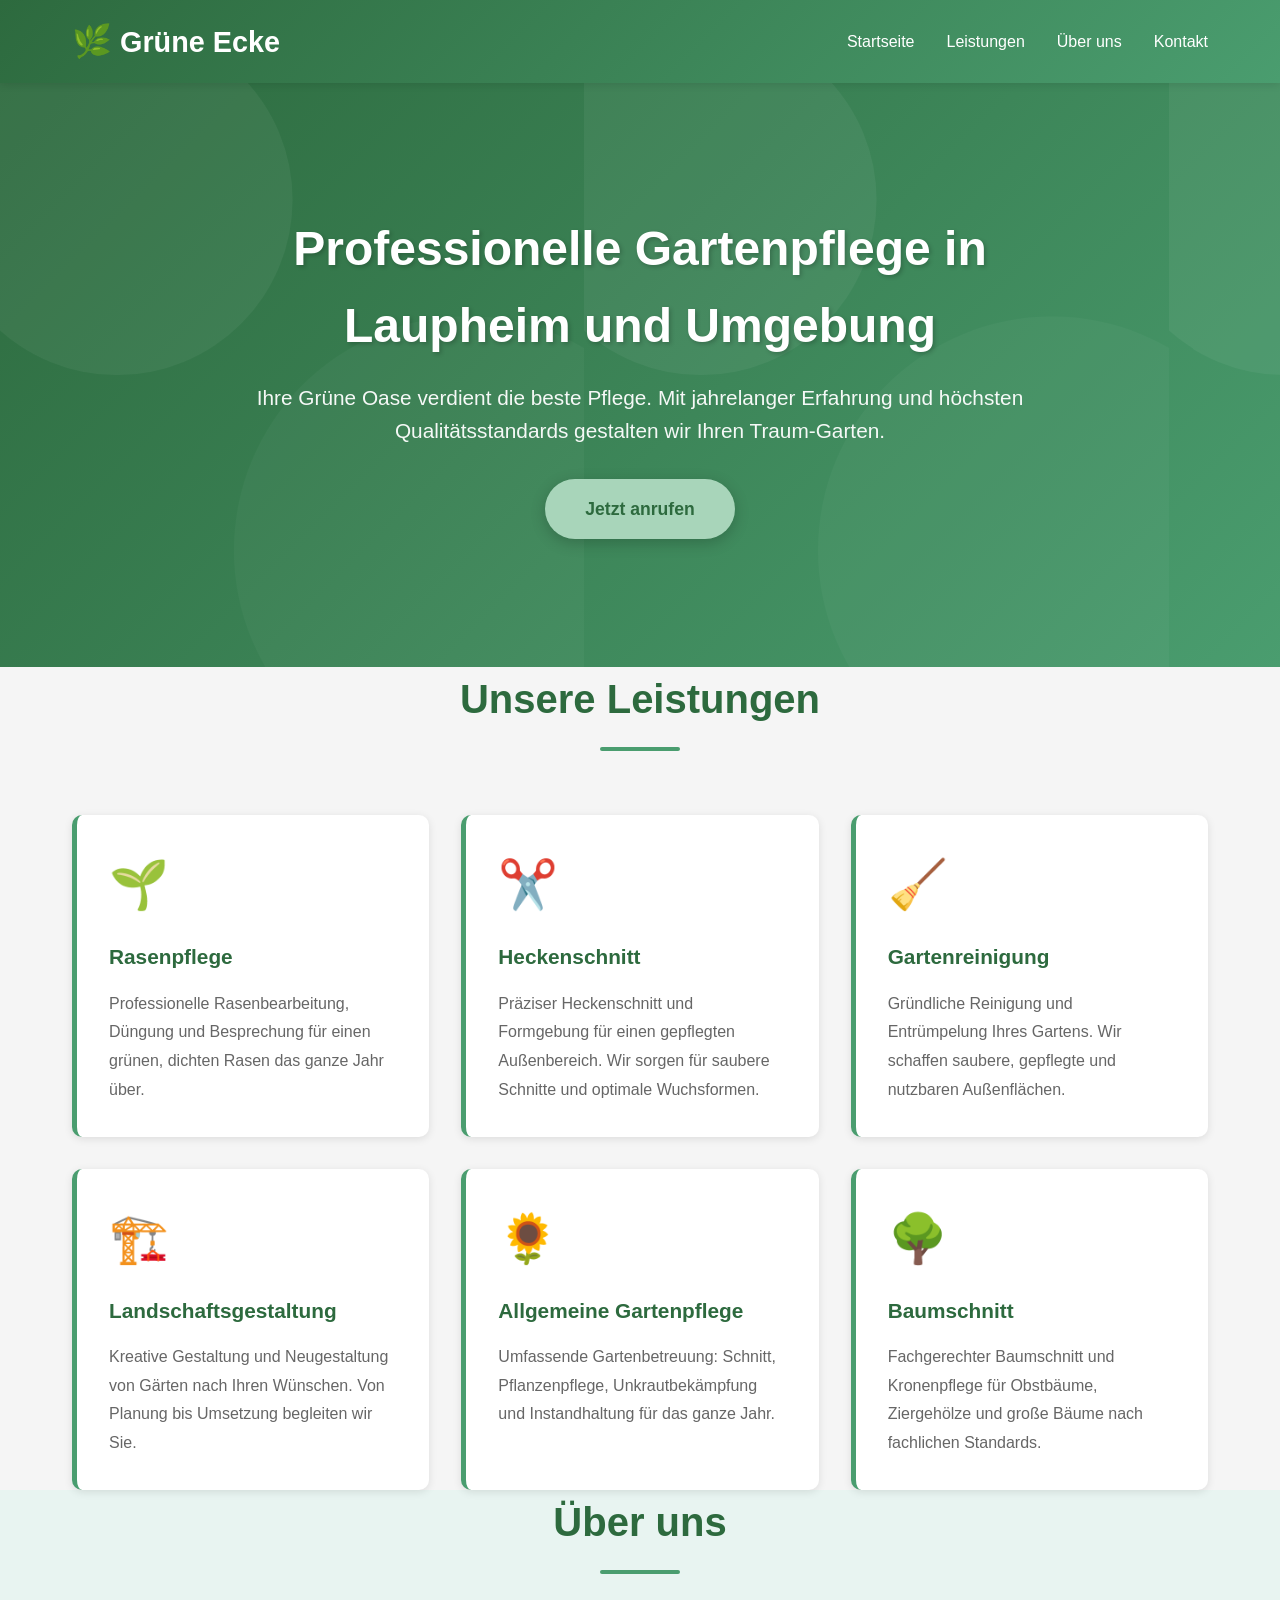
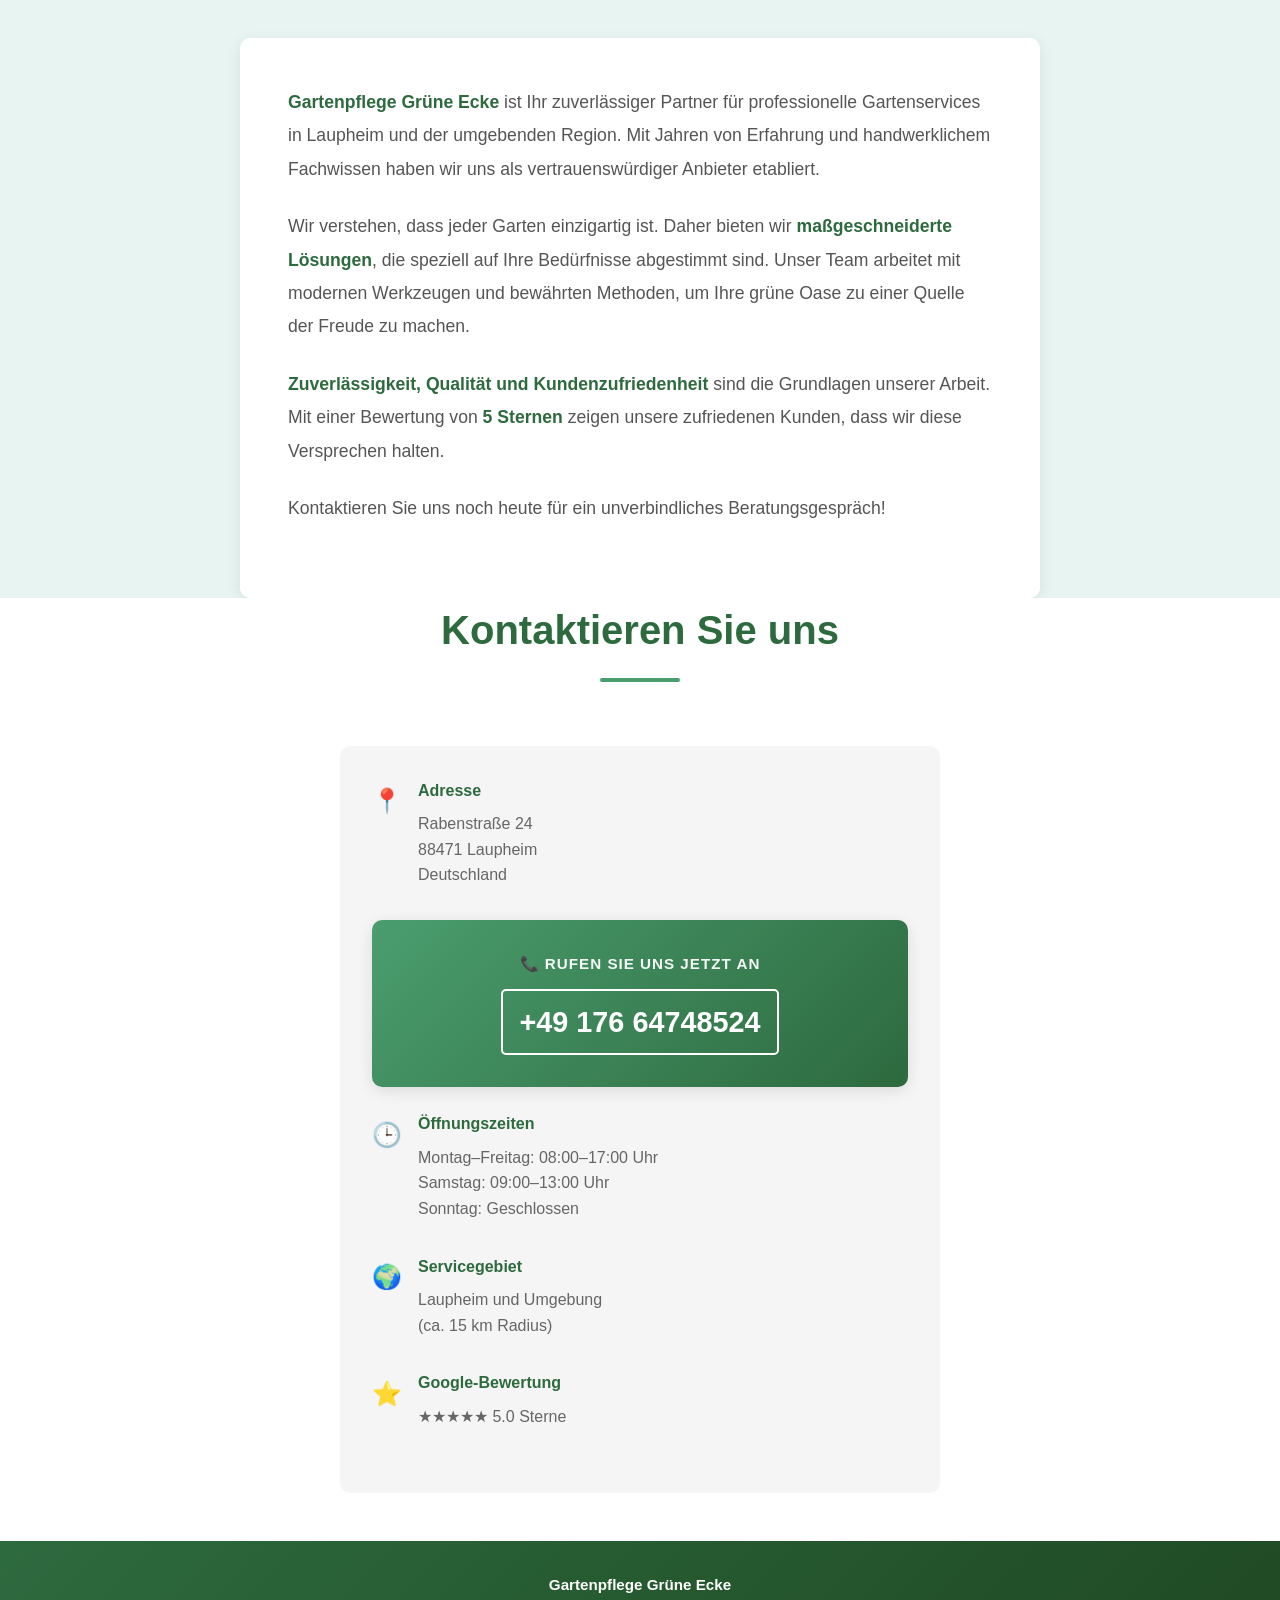
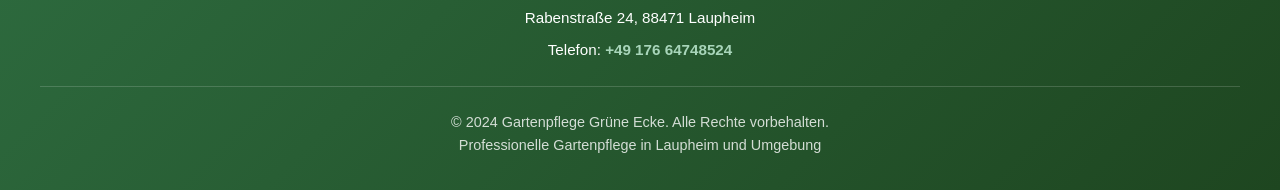
==== index.html @ b4f159b8 "Rename gruneecke.html to index.html" ====
<!doctype html>
<html lang="de">
  <head>
    <meta charset="UTF-8" />
    <meta name="viewport" content="width=device-width, initial-scale=1.0" />
    <title>
      Gartenpflege Grüne Ecke - Professionelle Gartenservices in Laupheim
    </title>

    <style>
      /* ========== CSS Reset und Basis-Styling ========== */
      * {
        margin: 0;
        padding: 0;
        box-sizing: border-box;
      }

      :root {
        /* Grüne Farbpalette */
        --primary-green: #2d6a3e;
        --secondary-green: #4a9d6f;
        --light-green: #a8d5ba;
        --pale-green: #e8f4f1;
        --accent-green: #1e4620;

        /* Zusätzliche Farben */
        --white: #ffffff;
        --dark-gray: #333333;
        --light-gray: #f5f5f5;
        --border-gray: #e0e0e0;
      }

      body {
        font-family: "Segoe UI", Tahoma, Geneva, Verdana, sans-serif;
        line-height: 1.6;
        color: var(--dark-gray);
        background-color: var(--white);
      }

      /* ========== Header und Navigation ========== */
      header {
        background: linear-gradient(
          135deg,
          var(--primary-green) 0%,
          var(--secondary-green) 100%
        );
        color: var(--white);
        padding: 1rem 0;
        position: sticky;
        top: 0;
        z-index: 1000;
        box-shadow: 0 2px 8px rgba(0, 0, 0, 0.1);
      }

      .header-container {
        max-width: 1200px;
        margin: 0 auto;
        padding: 0 2rem;
        display: flex;
        justify-content: space-between;
        align-items: center;
      }

      .logo {
        font-size: 1.8rem;
        font-weight: bold;
        display: flex;
        align-items: center;
        gap: 0.5rem;
      }

      .logo::before {
        content: "🌿";
        font-size: 2rem;
      }

      nav ul {
        list-style: none;
        display: flex;
        gap: 2rem;
      }

      nav a {
        color: var(--white);
        text-decoration: none;
        transition:
          color 0.3s ease,
          opacity 0.3s ease;
        font-weight: 500;
      }

      nav a:hover {
        color: var(--light-green);
        opacity: 0.9;
      }

      .menu-toggle {
        display: none;
        background: none;
        border: none;
        color: var(--white);
        font-size: 1.5rem;
        cursor: pointer;
      }

      /* ========== Hero Section ========== */
      .hero {
        background: linear-gradient(
          135deg,
          var(--primary-green) 0%,
          var(--secondary-green) 100%
        );
        color: var(--white);
        padding: 8rem 2rem;
        text-align: center;
        position: relative;
        overflow: hidden;
      }

      .hero::before {
        content: "";
        position: absolute;
        top: 0;
        left: 0;
        right: 0;
        bottom: 0;
        background: url('data:image/svg+xml,<svg xmlns="http://www.w3.org/2000/svg" viewBox="0 0 100 100"><circle cx="20" cy="20" r="30" fill="rgba(255,255,255,0.05)"/><circle cx="80" cy="80" r="40" fill="rgba(255,255,255,0.03)"/></svg>');
        animation: float 6s ease-in-out infinite;
      }

      @keyframes float {
        0%,
        100% {
          transform: translateY(0px);
        }
        50% {
          transform: translateY(-20px);
        }
      }

      .hero-content {
        position: relative;
        z-index: 1;
        max-width: 800px;
        margin: 0 auto;
        animation: fadeInDown 0.8s ease-out;
      }

      @keyframes fadeInDown {
        from {
          opacity: 0;
          transform: translateY(-30px);
        }
        to {
          opacity: 1;
          transform: translateY(0);
        }
      }

      .hero h1 {
        font-size: 3rem;
        margin-bottom: 1rem;
        font-weight: bold;
        text-shadow: 2px 2px 4px rgba(0, 0, 0, 0.2);
      }

      .hero p {
        font-size: 1.3rem;
        margin-bottom: 2rem;
        opacity: 0.95;
      }

      .cta-button {
        background-color: var(--light-green);
        color: var(--primary-green);
        padding: 1rem 2.5rem;
        font-size: 1.1rem;
        border: none;
        border-radius: 50px;
        cursor: pointer;
        font-weight: bold;
        transition: all 0.3s ease;
        display: inline-block;
        text-decoration: none;
        box-shadow: 0 4px 15px rgba(0, 0, 0, 0.2);
      }

      .cta-button:hover {
        background-color: var(--white);
        transform: translateY(-2px);
        box-shadow: 0 6px 20px rgba(0, 0, 0, 0.3);
      }

      .cta-button:active {
        transform: translateY(0);
      }

      /* ========== Allgemeiner Container ========== */
      .container {
        max-width: 1200px;
        margin: 0 auto;
        padding: 0 2rem;
      }

      .section {
        padding: 5rem 2rem;
      }

      .section-title {
        font-size: 2.5rem;
        text-align: center;
        margin-bottom: 3rem;
        color: var(--primary-green);
        position: relative;
        padding-bottom: 1rem;
      }

      .section-title::after {
        content: "";
        display: block;
        width: 80px;
        height: 4px;
        background-color: var(--secondary-green);
        margin: 1rem auto 0;
        border-radius: 2px;
      }

      /* ========== Services Section ========== */
      .services {
        background-color: var(--light-gray);
      }

      .services-grid {
        display: grid;
        grid-template-columns: repeat(auto-fit, minmax(280px, 1fr));
        gap: 2rem;
        margin-top: 3rem;
      }

      .service-card {
        background: var(--white);
        padding: 2rem;
        border-radius: 10px;
        box-shadow: 0 2px 8px rgba(0, 0, 0, 0.1);
        transition: all 0.3s ease;
        border-left: 5px solid var(--secondary-green);
      }

      .service-card:hover {
        transform: translateY(-5px);
        box-shadow: 0 8px 20px rgba(0, 0, 0, 0.15);
        border-left-color: var(--light-green);
      }

      .service-icon {
        font-size: 3rem;
        margin-bottom: 1rem;
      }

      .service-card h3 {
        color: var(--primary-green);
        margin-bottom: 1rem;
        font-size: 1.3rem;
      }

      .service-card p {
        color: #666;
        line-height: 1.8;
      }

      /* ========== About Section ========== */
      .about {
        background-color: var(--pale-green);
      }

      .about-content {
        max-width: 800px;
        margin: 0 auto;
        background: var(--white);
        padding: 3rem;
        border-radius: 10px;
        box-shadow: 0 4px 15px rgba(0, 0, 0, 0.08);
      }

      .about-content p {
        font-size: 1.1rem;
        line-height: 1.9;
        color: #555;
        margin-bottom: 1.5rem;
      }

      .about-content strong {
        color: var(--primary-green);
      }

      /* ========== Contact Section ========== */
      .contact {
        background-color: var(--white);
      }

      .contact-wrapper {
        display: grid;
        grid-template-columns: 1fr;
        gap: 3rem;
        margin-top: 3rem;
        max-width: 600px;
        margin-left: auto;
        margin-right: auto;
      }
      .contact-info {
        background-color: var(--light-gray);
        padding: 2rem;
        border-radius: 10px;
      }

      .contact-item {
        margin-bottom: 2rem;
        display: flex;
        align-items: flex-start;
        gap: 1rem;
      }

      .contact-icon {
        font-size: 1.5rem;
        color: var(--secondary-green);
        margin-top: 0.3rem;
      }

      .contact-text h4 {
        color: var(--primary-green);
        margin-bottom: 0.5rem;
      }

      .contact-text p {
        color: #666;
      }

      .phone-link {
        color: var(--secondary-green);
        text-decoration: none;
        font-weight: bold;
        transition: color 0.3s ease;
      }

      .phone-link:hover {
        color: var(--primary-green);
      }

      /* ========== Phone Highlight ========== */
      .phone-highlight {
        background: linear-gradient(
          135deg,
          var(--secondary-green) 0%,
          var(--primary-green) 100%
        );
        color: var(--white);
        padding: 2rem 1.5rem;
        border-radius: 10px;
        text-align: center;
        margin: 1.5rem 0;
        box-shadow: 0 4px 15px rgba(0, 0, 0, 0.1);
      }

      .phone-highlight h3 {
        font-size: 0.95rem;
        opacity: 0.95;
        margin-bottom: 0.8rem;
        text-transform: uppercase;
        letter-spacing: 1px;
      }

      .phone-highlight a {
        display: inline-block;
        font-size: 1.8rem;
        font-weight: bold;
        color: var(--white);
        text-decoration: none;
        padding: 0.5rem 1rem;
        border-radius: 5px;
        transition: all 0.3s ease;
        border: 2px solid var(--white);
      }

      .phone-highlight a:hover {
        background-color: rgba(255, 255, 255, 0.2);
        transform: scale(1.05);
      }

      /* ========== Footer ========== */
      footer {
        background: linear-gradient(
          135deg,
          var(--primary-green) 0%,
          var(--accent-green) 100%
        );
        color: var(--white);
        text-align: center;
        padding: 2rem;
        margin-top: 3rem;
      }

      .footer-content {
        max-width: 1200px;
        margin: 0 auto;
      }

      .footer-contact {
        margin-bottom: 1.5rem;
        font-size: 0.95rem;
      }

      .footer-contact p {
        margin-bottom: 0.5rem;
      }

      .footer-copyright {
        border-top: 1px solid rgba(255, 255, 255, 0.2);
        padding-top: 1.5rem;
        opacity: 0.8;
        font-size: 0.9rem;
      }

      /* ========== Responsive Design ========== */
      @media (max-width: 768px) {
        .phone-highlight a {
          font-size: 1.5rem;
        }

        nav ul {
          display: none;
          flex-direction: column;
          gap: 1rem;
          background: var(--accent-green);
          padding: 1rem;
          position: absolute;
          top: 60px;
          left: 0;
          right: 0;
        }

        nav ul.active {
          display: flex;
        }

        .menu-toggle {
          display: block;
        }

        .hero h1 {
          font-size: 2rem;
        }

        .hero p {
          font-size: 1rem;
        }

        .hero {
          padding: 4rem 2rem;
        }

        .section-title {
          font-size: 2rem;
        }

        .services-grid {
          grid-template-columns: 1fr;
        }

        .section {
          padding: 3rem 2rem;
        }
      }

      @media (max-width: 480px) {
        .header-container {
          padding: 0 1rem;
        }

        .logo {
          font-size: 1.3rem;
        }

        .hero h1 {
          font-size: 1.5rem;
        }

        .hero {
          padding: 3rem 1rem;
        }

        .section {
          padding: 2rem 1rem;
        }

        .about-content {
          padding: 1.5rem;
        }

        .cta-button {
          padding: 0.8rem 1.5rem;
          font-size: 1rem;
        }
      }
    </style>
  </head>
  <body>
    <!-- ========== Header mit Navigation ========== -->
    <header>
      <div class="header-container">
        <div class="logo">Grüne Ecke</div>
        <nav>
          <button class="menu-toggle" id="menuToggle">☰</button>
          <ul id="navMenu">
            <li><a href="#startseite">Startseite</a></li>
            <li><a href="#leistungen">Leistungen</a></li>
            <li><a href="#uber-uns">Über uns</a></li>
            <li><a href="#kontakt">Kontakt</a></li>
          </ul>
        </nav>
      </div>
    </header>

    <!-- ========== Hero Section ========== -->
    <section class="hero" id="startseite">
      <div class="hero-content">
        <h1>Professionelle Gartenpflege in Laupheim und Umgebung</h1>
        <p>
          Ihre Grüne Oase verdient die beste Pflege. Mit jahrelanger Erfahrung
          und höchsten Qualitätsstandards gestalten wir Ihren Traum-Garten.
        </p>
        <a href="tel:+491766474852" class="cta-button">Jetzt anrufen</a>
      </div>
    </section>

    <!-- ========== Services / Leistungen ========== -->
    <section class="services" id="leistungen">
      <div class="container">
        <h2 class="section-title">Unsere Leistungen</h2>
        <div class="services-grid">
          <!-- Service 1: Rasenpflege -->
          <div class="service-card">
            <div class="service-icon">🌱</div>
            <h3>Rasenpflege</h3>
            <p>
              Professionelle Rasenbearbeitung, Düngung und Besprechung für einen
              grünen, dichten Rasen das ganze Jahr über.
            </p>
          </div>

          <!-- Service 2: Heckenschnitt -->
          <div class="service-card">
            <div class="service-icon">✂️</div>
            <h3>Heckenschnitt</h3>
            <p>
              Präziser Heckenschnitt und Formgebung für einen gepflegten
              Außenbereich. Wir sorgen für saubere Schnitte und optimale
              Wuchsformen.
            </p>
          </div>

          <!-- Service 3: Gartenreinigung -->
          <div class="service-card">
            <div class="service-icon">🧹</div>
            <h3>Gartenreinigung</h3>
            <p>
              Gründliche Reinigung und Entrümpelung Ihres Gartens. Wir schaffen
              saubere, gepflegte und nutzbaren Außenflächen.
            </p>
          </div>

          <!-- Service 4: Landschaftsgestaltung -->
          <div class="service-card">
            <div class="service-icon">🏗️</div>
            <h3>Landschaftsgestaltung</h3>
            <p>
              Kreative Gestaltung und Neugestaltung von Gärten nach Ihren
              Wünschen. Von Planung bis Umsetzung begleiten wir Sie.
            </p>
          </div>

          <!-- Service 5: Allgemeine Gartenpflege -->
          <div class="service-card">
            <div class="service-icon">🌻</div>
            <h3>Allgemeine Gartenpflege</h3>
            <p>
              Umfassende Gartenbetreuung: Schnitt, Pflanzenpflege,
              Unkrautbekämpfung und Instandhaltung für das ganze Jahr.
            </p>
          </div>

          <!-- Zusätzlicher Service -->
          <div class="service-card">
            <div class="service-icon">🌳</div>
            <h3>Baumschnitt</h3>
            <p>
              Fachgerechter Baumschnitt und Kronenpflege für Obstbäume,
              Ziergehölze und große Bäume nach fachlichen Standards.
            </p>
          </div>
        </div>
      </div>
    </section>

    <!-- ========== About / Über uns ========== -->
    <section class="about" id="uber-uns">
      <div class="container">
        <h2 class="section-title">Über uns</h2>
        <div class="about-content">
          <p>
            <strong>Gartenpflege Grüne Ecke</strong> ist Ihr zuverlässiger
            Partner für professionelle Gartenservices in Laupheim und der
            umgebenden Region. Mit Jahren von Erfahrung und handwerklichem
            Fachwissen haben wir uns als vertrauenswürdiger Anbieter etabliert.
          </p>
          <p>
            Wir verstehen, dass jeder Garten einzigartig ist. Daher bieten wir
            <strong>maßgeschneiderte Lösungen</strong>, die speziell auf Ihre
            Bedürfnisse abgestimmt sind. Unser Team arbeitet mit modernen
            Werkzeugen und bewährten Methoden, um Ihre grüne Oase zu einer
            Quelle der Freude zu machen.
          </p>
          <p>
            <strong>Zuverlässigkeit, Qualität und Kundenzufriedenheit</strong>
            sind die Grundlagen unserer Arbeit. Mit einer Bewertung von
            <strong>5 Sternen</strong> zeigen unsere zufriedenen Kunden, dass
            wir diese Versprechen halten.
          </p>
          <p>
            Kontaktieren Sie uns noch heute für ein unverbindliches
            Beratungsgespräch!
          </p>
        </div>
      </div>
    </section>

    <!-- ========== Contact / Kontakt ========== -->
    <section class="contact" id="kontakt">
      <div class="container">
        <h2 class="section-title">Kontaktieren Sie uns</h2>
        <div class="contact-wrapper">
          <!-- Kontaktinformationen -->
          <div class="contact-info">
            <div class="contact-item">
              <div class="contact-icon">📍</div>
              <div class="contact-text">
                <h4>Adresse</h4>
                <p>Rabenstraße 24<br />88471 Laupheim<br />Deutschland</p>
              </div>
            </div>

            <div class="phone-highlight">
              <h3>📞 Rufen Sie uns jetzt an</h3>
              <a href="tel:+491766474852">+49 176 64748524</a>
            </div>

            <div class="contact-item">
              <div class="contact-icon">🕒</div>
              <div class="contact-text">
                <h4>Öffnungszeiten</h4>
                <p>
                  Montag–Freitag: 08:00–17:00 Uhr<br />Samstag: 09:00–13:00
                  Uhr<br />Sonntag: Geschlossen
                </p>
              </div>
            </div>

            <div class="contact-item">
              <div class="contact-icon">🌍</div>
              <div class="contact-text">
                <h4>Servicegebiet</h4>
                <p>Laupheim und Umgebung<br />(ca. 15 km Radius)</p>
              </div>
            </div>

            <div class="contact-item">
              <div class="contact-icon">⭐</div>
              <div class="contact-text">
                <h4>Google-Bewertung</h4>
                <p>★★★★★ 5.0 Sterne</p>
              </div>
            </div>
          </div>
        </div>
      </div>
    </section>

    <!-- ========== Footer ========== -->
    <footer>
      <div class="footer-content">
        <div class="footer-contact">
          <p><strong>Gartenpflege Grüne Ecke</strong></p>
          <p>Rabenstraße 24, 88471 Laupheim</p>
          <p>
            Telefon:
            <a
              href="tel:+491766474852"
              class="phone-link"
              style="color: var(--light-green)"
              >+49 176 64748524</a
            >
          </p>
        </div>
        <div class="footer-copyright">
          <p>&copy; 2024 Gartenpflege Grüne Ecke. Alle Rechte vorbehalten.</p>
          <p>Professionelle Gartenpflege in Laupheim und Umgebung</p>
        </div>
      </div>
    </footer>

    <script>
      /* ========== Mobile Menu Toggle ========== */
      const menuToggle = document.getElementById("menuToggle");
      const navMenu = document.getElementById("navMenu");

      menuToggle.addEventListener("click", function () {
        navMenu.classList.toggle("active");
      });

      // Menu ausblenden, wenn ein Link geklickt wird
      const navLinks = navMenu.querySelectorAll("a");
      navLinks.forEach((link) => {
        link.addEventListener("click", function () {
          navMenu.classList.remove("active");
        });
      });

      /* ========== Smooth Scrolling für Navigationslinks ========== */
      document.querySelectorAll('a[href^="#"]').forEach((anchor) => {
        anchor.addEventListener("click", function (e) {
          e.preventDefault();
          const target = document.querySelector(this.getAttribute("href"));
          if (target) {
            target.scrollIntoView({
              behavior: "smooth",
              block: "start",
            });
          }
        });
      });

      /* ========== CTA Button Functionality ========== */
      document
        .querySelector(".cta-button")
        .addEventListener("click", function (e) {
          // Link führt direkt zu Telefon, aber wir können auch Analytics hinzufügen
          console.log("CTA Button clicked - Calling: +49 176 64748524");
        });
    </script>
  </body>
</html>
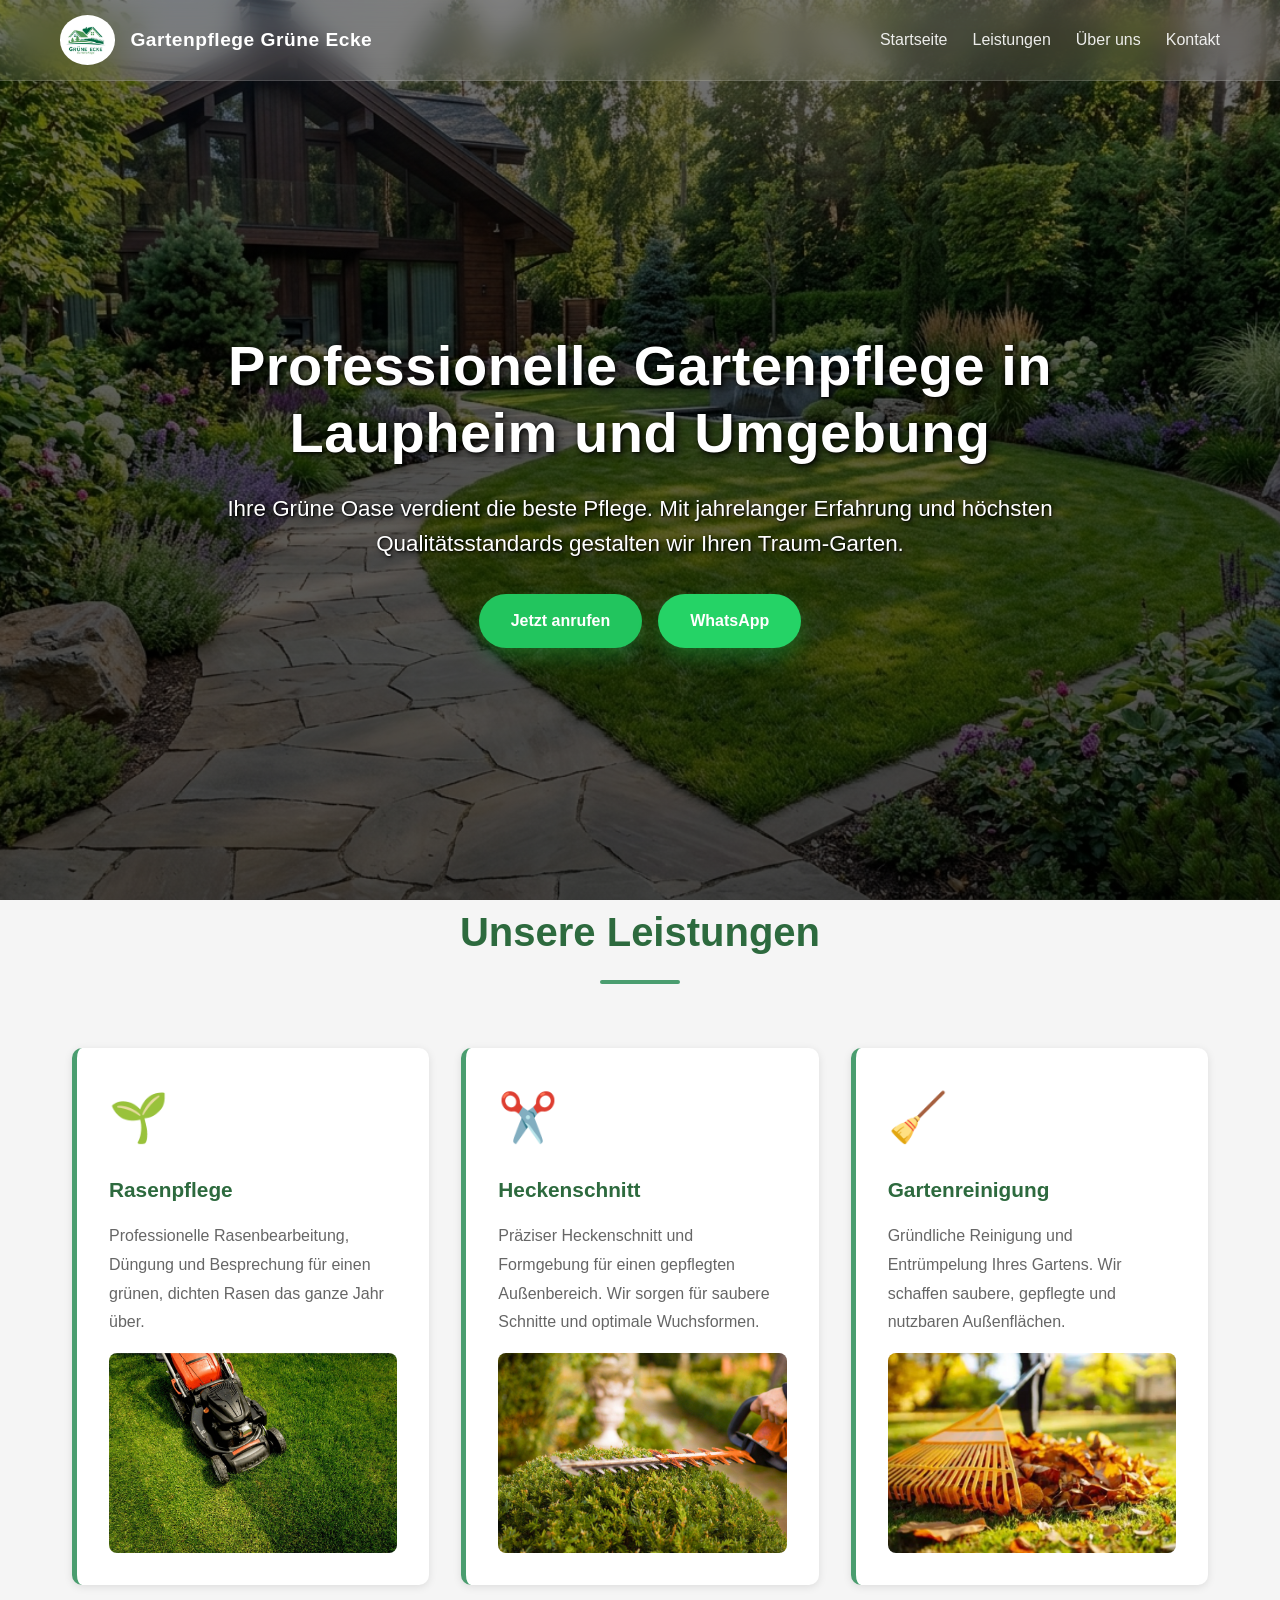
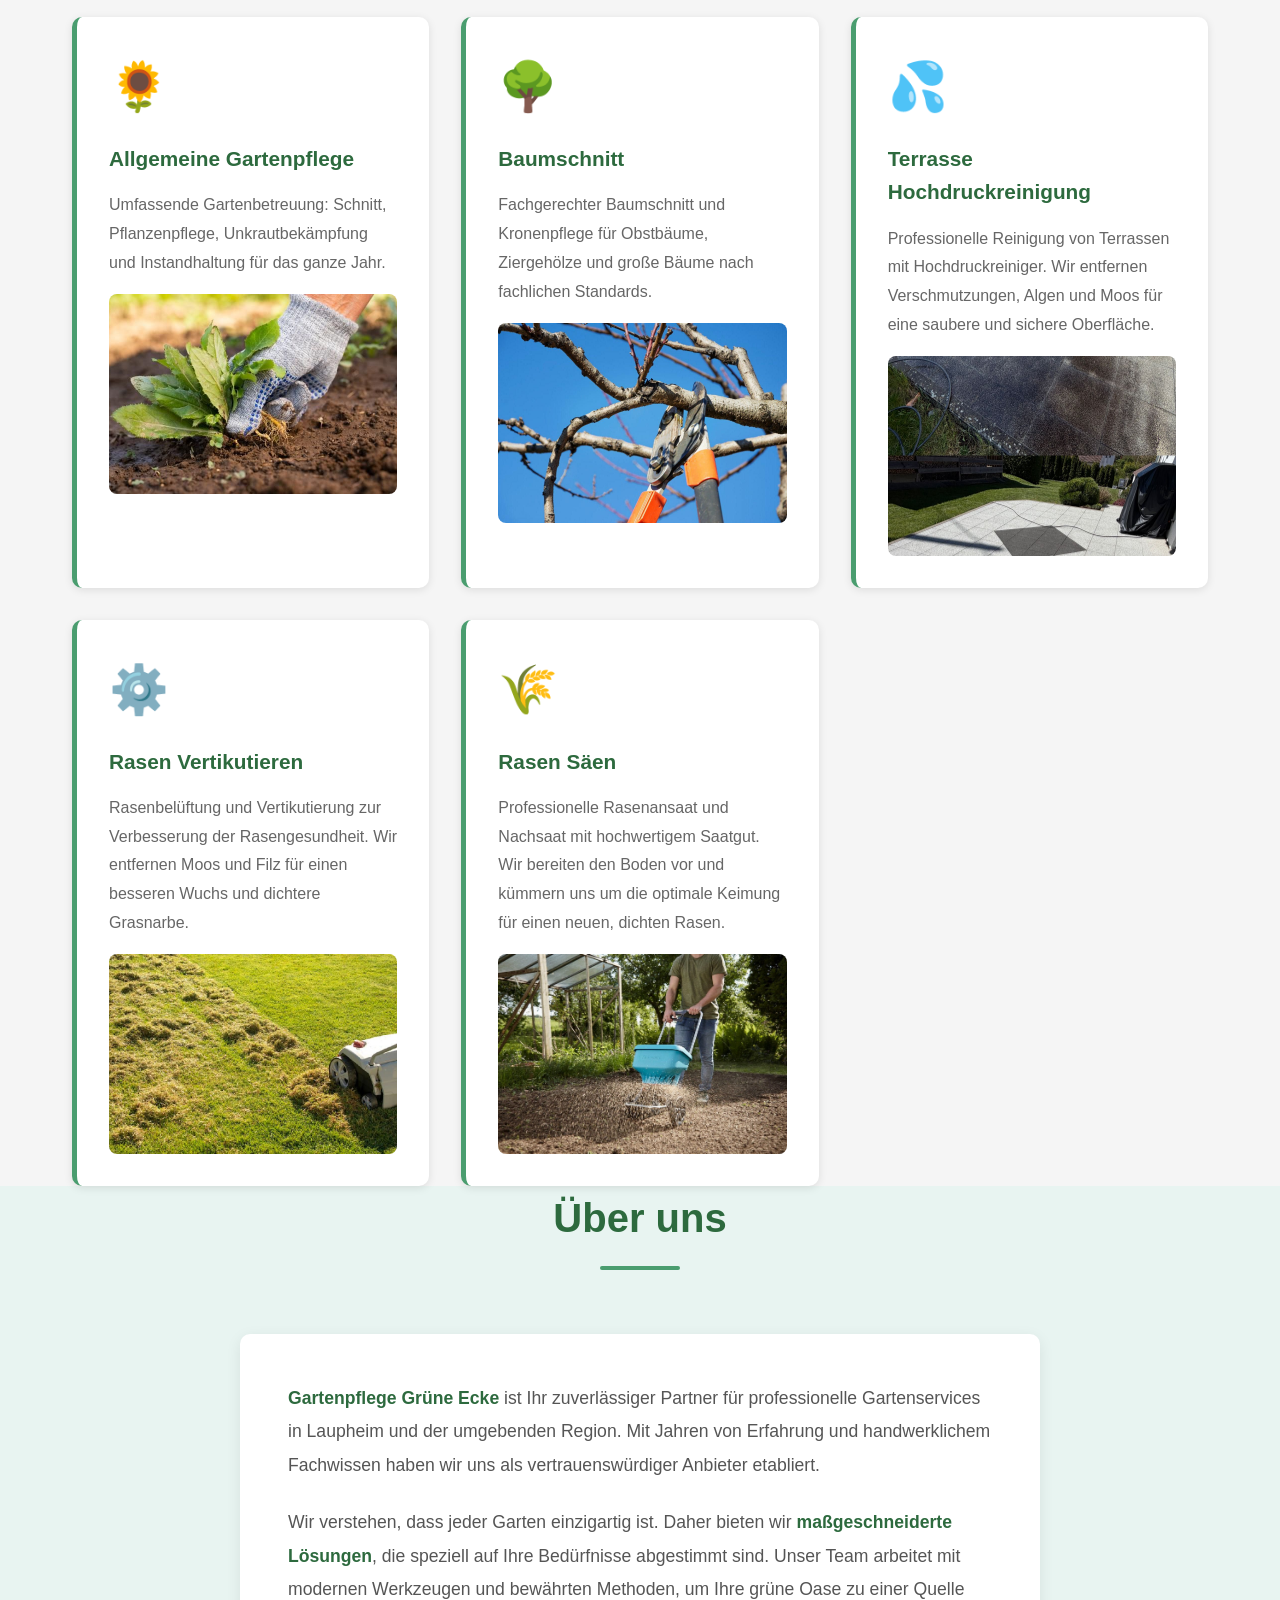
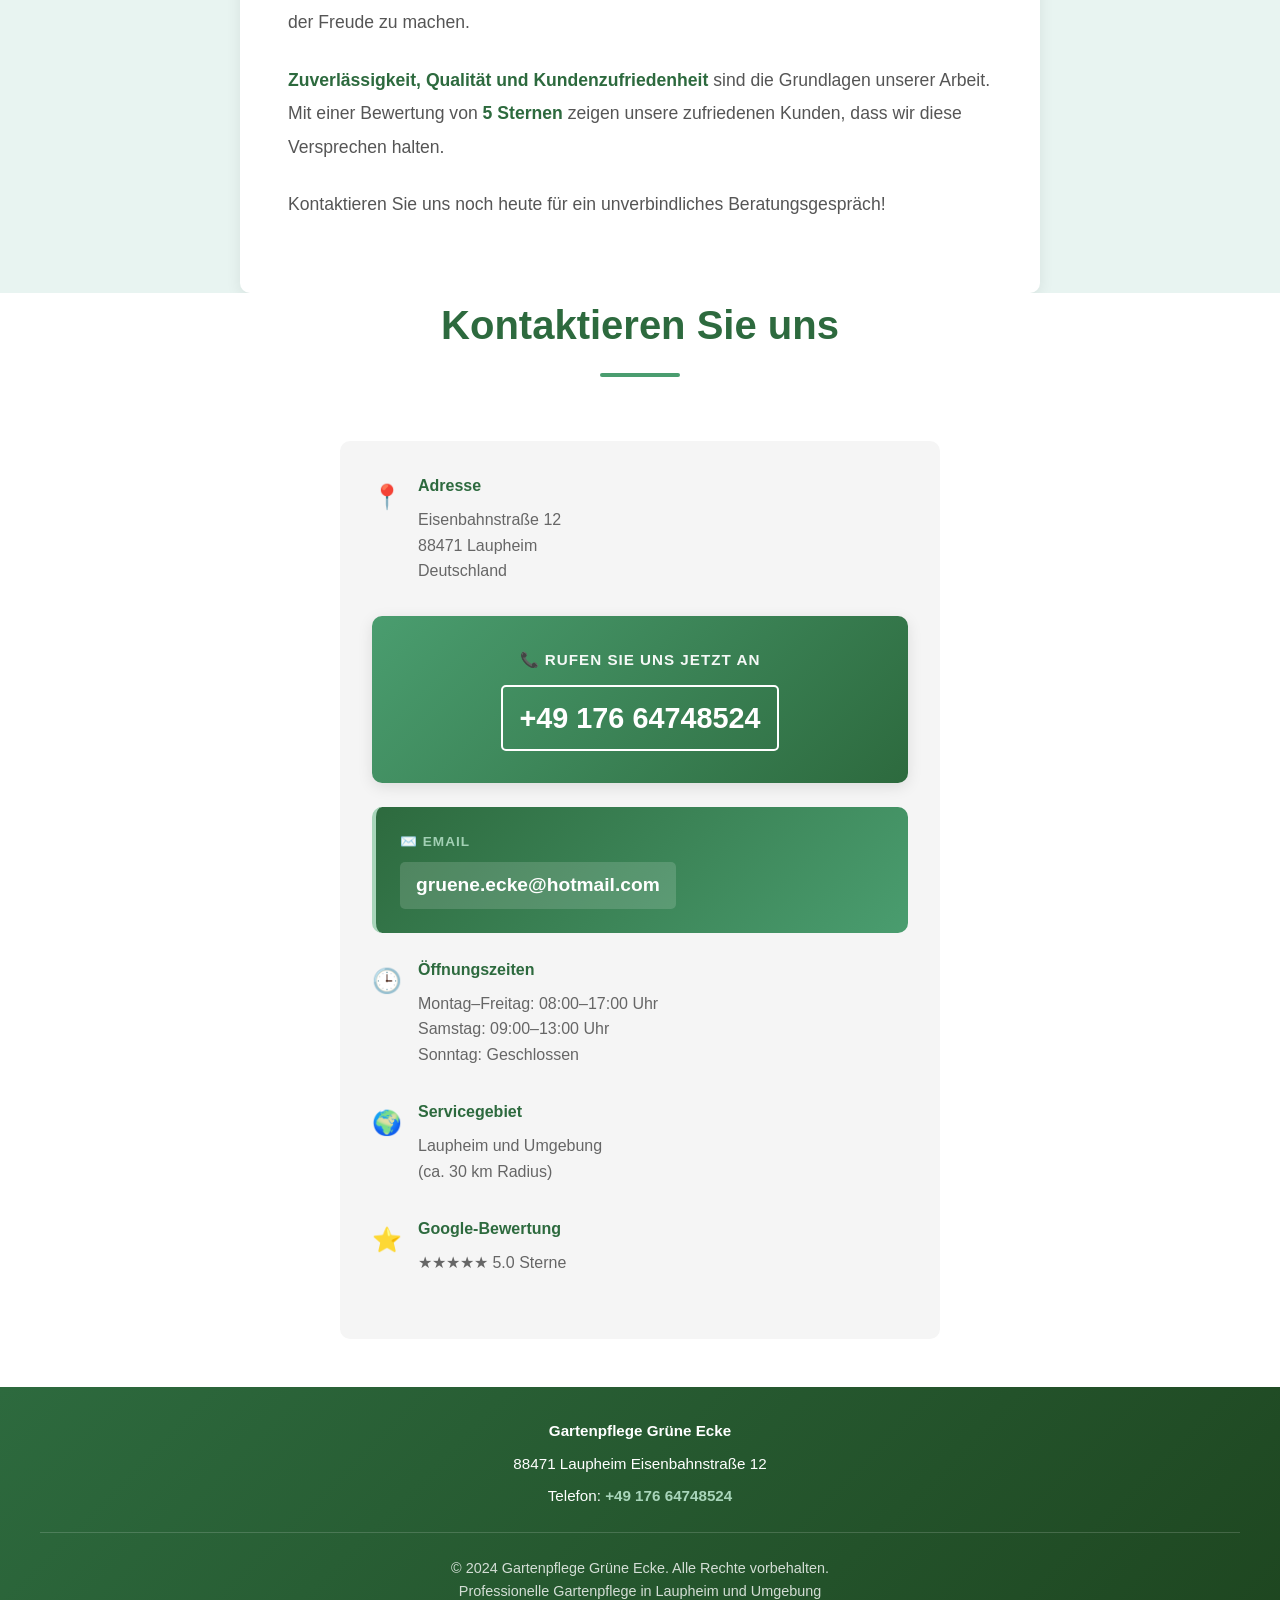
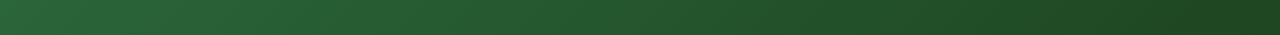
==== commit 341652e8: "Premjestanje fajlova u root" ====
--- a/index.html
+++ b/index.html
@@ -1,750 +1,338 @@
-<!doctype html>
-<html lang="de">
-  <head>
-    <meta charset="UTF-8" />
-    <meta name="viewport" content="width=device-width, initial-scale=1.0" />
-    <title>
-      Gartenpflege Grüne Ecke - Professionelle Gartenservices in Laupheim
-    </title>
-
-    <style>
-      /* ========== CSS Reset und Basis-Styling ========== */
-      * {
-        margin: 0;
-        padding: 0;
-        box-sizing: border-box;
-      }
-
-      :root {
-        /* Grüne Farbpalette */
-        --primary-green: #2d6a3e;
-        --secondary-green: #4a9d6f;
-        --light-green: #a8d5ba;
-        --pale-green: #e8f4f1;
-        --accent-green: #1e4620;
-
-        /* Zusätzliche Farben */
-        --white: #ffffff;
-        --dark-gray: #333333;
-        --light-gray: #f5f5f5;
-        --border-gray: #e0e0e0;
-      }
-
-      body {
-        font-family: "Segoe UI", Tahoma, Geneva, Verdana, sans-serif;
-        line-height: 1.6;
-        color: var(--dark-gray);
-        background-color: var(--white);
-      }
-
-      /* ========== Header und Navigation ========== */
-      header {
-        background: linear-gradient(
-          135deg,
-          var(--primary-green) 0%,
-          var(--secondary-green) 100%
-        );
-        color: var(--white);
-        padding: 1rem 0;
-        position: sticky;
-        top: 0;
-        z-index: 1000;
-        box-shadow: 0 2px 8px rgba(0, 0, 0, 0.1);
-      }
-
-      .header-container {
-        max-width: 1200px;
-        margin: 0 auto;
-        padding: 0 2rem;
-        display: flex;
-        justify-content: space-between;
-        align-items: center;
-      }
-
-      .logo {
-        font-size: 1.8rem;
-        font-weight: bold;
-        display: flex;
-        align-items: center;
-        gap: 0.5rem;
-      }
-
-      .logo::before {
-        content: "🌿";
-        font-size: 2rem;
-      }
-
-      nav ul {
-        list-style: none;
-        display: flex;
-        gap: 2rem;
-      }
-
-      nav a {
-        color: var(--white);
-        text-decoration: none;
-        transition:
-          color 0.3s ease,
-          opacity 0.3s ease;
-        font-weight: 500;
-      }
-
-      nav a:hover {
-        color: var(--light-green);
-        opacity: 0.9;
-      }
-
-      .menu-toggle {
-        display: none;
-        background: none;
-        border: none;
-        color: var(--white);
-        font-size: 1.5rem;
-        cursor: pointer;
-      }
-
-      /* ========== Hero Section ========== */
-      .hero {
-        background: linear-gradient(
-          135deg,
-          var(--primary-green) 0%,
-          var(--secondary-green) 100%
-        );
-        color: var(--white);
-        padding: 8rem 2rem;
-        text-align: center;
-        position: relative;
-        overflow: hidden;
-      }
-
-      .hero::before {
-        content: "";
-        position: absolute;
-        top: 0;
-        left: 0;
-        right: 0;
-        bottom: 0;
-        background: url('data:image/svg+xml,<svg xmlns="http://www.w3.org/2000/svg" viewBox="0 0 100 100"><circle cx="20" cy="20" r="30" fill="rgba(255,255,255,0.05)"/><circle cx="80" cy="80" r="40" fill="rgba(255,255,255,0.03)"/></svg>');
-        animation: float 6s ease-in-out infinite;
-      }
-
-      @keyframes float {
-        0%,
-        100% {
-          transform: translateY(0px);
-        }
-        50% {
-          transform: translateY(-20px);
-        }
-      }
-
-      .hero-content {
-        position: relative;
-        z-index: 1;
-        max-width: 800px;
-        margin: 0 auto;
-        animation: fadeInDown 0.8s ease-out;
-      }
-
-      @keyframes fadeInDown {
-        from {
-          opacity: 0;
-          transform: translateY(-30px);
-        }
-        to {
-          opacity: 1;
-          transform: translateY(0);
-        }
-      }
-
-      .hero h1 {
-        font-size: 3rem;
-        margin-bottom: 1rem;
-        font-weight: bold;
-        text-shadow: 2px 2px 4px rgba(0, 0, 0, 0.2);
-      }
-
-      .hero p {
-        font-size: 1.3rem;
-        margin-bottom: 2rem;
-        opacity: 0.95;
-      }
-
-      .cta-button {
-        background-color: var(--light-green);
-        color: var(--primary-green);
-        padding: 1rem 2.5rem;
-        font-size: 1.1rem;
-        border: none;
-        border-radius: 50px;
-        cursor: pointer;
-        font-weight: bold;
-        transition: all 0.3s ease;
-        display: inline-block;
-        text-decoration: none;
-        box-shadow: 0 4px 15px rgba(0, 0, 0, 0.2);
-      }
-
-      .cta-button:hover {
-        background-color: var(--white);
-        transform: translateY(-2px);
-        box-shadow: 0 6px 20px rgba(0, 0, 0, 0.3);
-      }
-
-      .cta-button:active {
-        transform: translateY(0);
-      }
-
-      /* ========== Allgemeiner Container ========== */
-      .container {
-        max-width: 1200px;
-        margin: 0 auto;
-        padding: 0 2rem;
-      }
-
-      .section {
-        padding: 5rem 2rem;
-      }
-
-      .section-title {
-        font-size: 2.5rem;
-        text-align: center;
-        margin-bottom: 3rem;
-        color: var(--primary-green);
-        position: relative;
-        padding-bottom: 1rem;
-      }
-
-      .section-title::after {
-        content: "";
-        display: block;
-        width: 80px;
-        height: 4px;
-        background-color: var(--secondary-green);
-        margin: 1rem auto 0;
-        border-radius: 2px;
-      }
-
-      /* ========== Services Section ========== */
-      .services {
-        background-color: var(--light-gray);
-      }
-
-      .services-grid {
-        display: grid;
-        grid-template-columns: repeat(auto-fit, minmax(280px, 1fr));
-        gap: 2rem;
-        margin-top: 3rem;
-      }
-
-      .service-card {
-        background: var(--white);
-        padding: 2rem;
-        border-radius: 10px;
-        box-shadow: 0 2px 8px rgba(0, 0, 0, 0.1);
-        transition: all 0.3s ease;
-        border-left: 5px solid var(--secondary-green);
-      }
-
-      .service-card:hover {
-        transform: translateY(-5px);
-        box-shadow: 0 8px 20px rgba(0, 0, 0, 0.15);
-        border-left-color: var(--light-green);
-      }
-
-      .service-icon {
-        font-size: 3rem;
-        margin-bottom: 1rem;
-      }
-
-      .service-card h3 {
-        color: var(--primary-green);
-        margin-bottom: 1rem;
-        font-size: 1.3rem;
-      }
-
-      .service-card p {
-        color: #666;
-        line-height: 1.8;
-      }
-
-      /* ========== About Section ========== */
-      .about {
-        background-color: var(--pale-green);
-      }
-
-      .about-content {
-        max-width: 800px;
-        margin: 0 auto;
-        background: var(--white);
-        padding: 3rem;
-        border-radius: 10px;
-        box-shadow: 0 4px 15px rgba(0, 0, 0, 0.08);
-      }
-
-      .about-content p {
-        font-size: 1.1rem;
-        line-height: 1.9;
-        color: #555;
-        margin-bottom: 1.5rem;
-      }
-
-      .about-content strong {
-        color: var(--primary-green);
-      }
-
-      /* ========== Contact Section ========== */
-      .contact {
-        background-color: var(--white);
-      }
-
-      .contact-wrapper {
-        display: grid;
-        grid-template-columns: 1fr;
-        gap: 3rem;
-        margin-top: 3rem;
-        max-width: 600px;
-        margin-left: auto;
-        margin-right: auto;
-      }
-      .contact-info {
-        background-color: var(--light-gray);
-        padding: 2rem;
-        border-radius: 10px;
-      }
-
-      .contact-item {
-        margin-bottom: 2rem;
-        display: flex;
-        align-items: flex-start;
-        gap: 1rem;
-      }
-
-      .contact-icon {
-        font-size: 1.5rem;
-        color: var(--secondary-green);
-        margin-top: 0.3rem;
-      }
-
-      .contact-text h4 {
-        color: var(--primary-green);
-        margin-bottom: 0.5rem;
-      }
-
-      .contact-text p {
-        color: #666;
-      }
-
-      .phone-link {
-        color: var(--secondary-green);
-        text-decoration: none;
-        font-weight: bold;
-        transition: color 0.3s ease;
-      }
-
-      .phone-link:hover {
-        color: var(--primary-green);
-      }
-
-      /* ========== Phone Highlight ========== */
-      .phone-highlight {
-        background: linear-gradient(
-          135deg,
-          var(--secondary-green) 0%,
-          var(--primary-green) 100%
-        );
-        color: var(--white);
-        padding: 2rem 1.5rem;
-        border-radius: 10px;
-        text-align: center;
-        margin: 1.5rem 0;
-        box-shadow: 0 4px 15px rgba(0, 0, 0, 0.1);
-      }
-
-      .phone-highlight h3 {
-        font-size: 0.95rem;
-        opacity: 0.95;
-        margin-bottom: 0.8rem;
-        text-transform: uppercase;
-        letter-spacing: 1px;
-      }
-
-      .phone-highlight a {
-        display: inline-block;
-        font-size: 1.8rem;
-        font-weight: bold;
-        color: var(--white);
-        text-decoration: none;
-        padding: 0.5rem 1rem;
-        border-radius: 5px;
-        transition: all 0.3s ease;
-        border: 2px solid var(--white);
-      }
-
-      .phone-highlight a:hover {
-        background-color: rgba(255, 255, 255, 0.2);
-        transform: scale(1.05);
-      }
-
-      /* ========== Footer ========== */
-      footer {
-        background: linear-gradient(
-          135deg,
-          var(--primary-green) 0%,
-          var(--accent-green) 100%
-        );
-        color: var(--white);
-        text-align: center;
-        padding: 2rem;
-        margin-top: 3rem;
-      }
-
-      .footer-content {
-        max-width: 1200px;
-        margin: 0 auto;
-      }
-
-      .footer-contact {
-        margin-bottom: 1.5rem;
-        font-size: 0.95rem;
-      }
-
-      .footer-contact p {
-        margin-bottom: 0.5rem;
-      }
-
-      .footer-copyright {
-        border-top: 1px solid rgba(255, 255, 255, 0.2);
-        padding-top: 1.5rem;
-        opacity: 0.8;
-        font-size: 0.9rem;
-      }
-
-      /* ========== Responsive Design ========== */
-      @media (max-width: 768px) {
-        .phone-highlight a {
-          font-size: 1.5rem;
-        }
-
-        nav ul {
-          display: none;
-          flex-direction: column;
-          gap: 1rem;
-          background: var(--accent-green);
-          padding: 1rem;
-          position: absolute;
-          top: 60px;
-          left: 0;
-          right: 0;
-        }
-
-        nav ul.active {
-          display: flex;
-        }
-
-        .menu-toggle {
-          display: block;
-        }
-
-        .hero h1 {
-          font-size: 2rem;
-        }
-
-        .hero p {
-          font-size: 1rem;
-        }
-
-        .hero {
-          padding: 4rem 2rem;
-        }
-
-        .section-title {
-          font-size: 2rem;
-        }
-
-        .services-grid {
-          grid-template-columns: 1fr;
-        }
-
-        .section {
-          padding: 3rem 2rem;
-        }
-      }
-
-      @media (max-width: 480px) {
-        .header-container {
-          padding: 0 1rem;
-        }
-
-        .logo {
-          font-size: 1.3rem;
-        }
-
-        .hero h1 {
-          font-size: 1.5rem;
-        }
-
-        .hero {
-          padding: 3rem 1rem;
-        }
-
-        .section {
-          padding: 2rem 1rem;
-        }
-
-        .about-content {
-          padding: 1.5rem;
-        }
-
-        .cta-button {
-          padding: 0.8rem 1.5rem;
-          font-size: 1rem;
-        }
-      }
-    </style>
-  </head>
-  <body>
-    <!-- ========== Header mit Navigation ========== -->
-    <header>
-      <div class="header-container">
-        <div class="logo">Grüne Ecke</div>
-        <nav>
-          <button class="menu-toggle" id="menuToggle">☰</button>
-          <ul id="navMenu">
-            <li><a href="#startseite">Startseite</a></li>
-            <li><a href="#leistungen">Leistungen</a></li>
-            <li><a href="#uber-uns">Über uns</a></li>
-            <li><a href="#kontakt">Kontakt</a></li>
-          </ul>
-        </nav>
-      </div>
-    </header>
-
-    <!-- ========== Hero Section ========== -->
-    <section class="hero" id="startseite">
-      <div class="hero-content">
-        <h1>Professionelle Gartenpflege in Laupheim und Umgebung</h1>
-        <p>
-          Ihre Grüne Oase verdient die beste Pflege. Mit jahrelanger Erfahrung
-          und höchsten Qualitätsstandards gestalten wir Ihren Traum-Garten.
-        </p>
-        <a href="tel:+491766474852" class="cta-button">Jetzt anrufen</a>
-      </div>
-    </section>
-
-    <!-- ========== Services / Leistungen ========== -->
-    <section class="services" id="leistungen">
-      <div class="container">
-        <h2 class="section-title">Unsere Leistungen</h2>
-        <div class="services-grid">
-          <!-- Service 1: Rasenpflege -->
-          <div class="service-card">
-            <div class="service-icon">🌱</div>
-            <h3>Rasenpflege</h3>
-            <p>
-              Professionelle Rasenbearbeitung, Düngung und Besprechung für einen
-              grünen, dichten Rasen das ganze Jahr über.
-            </p>
-          </div>
-
-          <!-- Service 2: Heckenschnitt -->
-          <div class="service-card">
-            <div class="service-icon">✂️</div>
-            <h3>Heckenschnitt</h3>
-            <p>
-              Präziser Heckenschnitt und Formgebung für einen gepflegten
-              Außenbereich. Wir sorgen für saubere Schnitte und optimale
-              Wuchsformen.
-            </p>
-          </div>
-
-          <!-- Service 3: Gartenreinigung -->
-          <div class="service-card">
-            <div class="service-icon">🧹</div>
-            <h3>Gartenreinigung</h3>
-            <p>
-              Gründliche Reinigung und Entrümpelung Ihres Gartens. Wir schaffen
-              saubere, gepflegte und nutzbaren Außenflächen.
-            </p>
-          </div>
-
-          <!-- Service 4: Landschaftsgestaltung -->
-          <div class="service-card">
-            <div class="service-icon">🏗️</div>
-            <h3>Landschaftsgestaltung</h3>
-            <p>
-              Kreative Gestaltung und Neugestaltung von Gärten nach Ihren
-              Wünschen. Von Planung bis Umsetzung begleiten wir Sie.
-            </p>
-          </div>
-
-          <!-- Service 5: Allgemeine Gartenpflege -->
-          <div class="service-card">
-            <div class="service-icon">🌻</div>
-            <h3>Allgemeine Gartenpflege</h3>
-            <p>
-              Umfassende Gartenbetreuung: Schnitt, Pflanzenpflege,
-              Unkrautbekämpfung und Instandhaltung für das ganze Jahr.
-            </p>
-          </div>
-
-          <!-- Zusätzlicher Service -->
-          <div class="service-card">
-            <div class="service-icon">🌳</div>
-            <h3>Baumschnitt</h3>
-            <p>
-              Fachgerechter Baumschnitt und Kronenpflege für Obstbäume,
-              Ziergehölze und große Bäume nach fachlichen Standards.
-            </p>
-          </div>
-        </div>
-      </div>
-    </section>
-
-    <!-- ========== About / Über uns ========== -->
-    <section class="about" id="uber-uns">
-      <div class="container">
-        <h2 class="section-title">Über uns</h2>
-        <div class="about-content">
-          <p>
-            <strong>Gartenpflege Grüne Ecke</strong> ist Ihr zuverlässiger
-            Partner für professionelle Gartenservices in Laupheim und der
-            umgebenden Region. Mit Jahren von Erfahrung und handwerklichem
-            Fachwissen haben wir uns als vertrauenswürdiger Anbieter etabliert.
-          </p>
-          <p>
-            Wir verstehen, dass jeder Garten einzigartig ist. Daher bieten wir
-            <strong>maßgeschneiderte Lösungen</strong>, die speziell auf Ihre
-            Bedürfnisse abgestimmt sind. Unser Team arbeitet mit modernen
-            Werkzeugen und bewährten Methoden, um Ihre grüne Oase zu einer
-            Quelle der Freude zu machen.
-          </p>
-          <p>
-            <strong>Zuverlässigkeit, Qualität und Kundenzufriedenheit</strong>
-            sind die Grundlagen unserer Arbeit. Mit einer Bewertung von
-            <strong>5 Sternen</strong> zeigen unsere zufriedenen Kunden, dass
-            wir diese Versprechen halten.
-          </p>
-          <p>
-            Kontaktieren Sie uns noch heute für ein unverbindliches
-            Beratungsgespräch!
-          </p>
-        </div>
-      </div>
-    </section>
-
-    <!-- ========== Contact / Kontakt ========== -->
-    <section class="contact" id="kontakt">
-      <div class="container">
-        <h2 class="section-title">Kontaktieren Sie uns</h2>
-        <div class="contact-wrapper">
-          <!-- Kontaktinformationen -->
-          <div class="contact-info">
-            <div class="contact-item">
-              <div class="contact-icon">📍</div>
-              <div class="contact-text">
-                <h4>Adresse</h4>
-                <p>Rabenstraße 24<br />88471 Laupheim<br />Deutschland</p>
-              </div>
-            </div>
-
-            <div class="phone-highlight">
-              <h3>📞 Rufen Sie uns jetzt an</h3>
-              <a href="tel:+491766474852">+49 176 64748524</a>
-            </div>
-
-            <div class="contact-item">
-              <div class="contact-icon">🕒</div>
-              <div class="contact-text">
-                <h4>Öffnungszeiten</h4>
-                <p>
-                  Montag–Freitag: 08:00–17:00 Uhr<br />Samstag: 09:00–13:00
-                  Uhr<br />Sonntag: Geschlossen
-                </p>
-              </div>
-            </div>
-
-            <div class="contact-item">
-              <div class="contact-icon">🌍</div>
-              <div class="contact-text">
-                <h4>Servicegebiet</h4>
-                <p>Laupheim und Umgebung<br />(ca. 15 km Radius)</p>
-              </div>
-            </div>
-
-            <div class="contact-item">
-              <div class="contact-icon">⭐</div>
-              <div class="contact-text">
-                <h4>Google-Bewertung</h4>
-                <p>★★★★★ 5.0 Sterne</p>
-              </div>
-            </div>
-          </div>
-        </div>
-      </div>
-    </section>
-
-    <!-- ========== Footer ========== -->
-    <footer>
-      <div class="footer-content">
-        <div class="footer-contact">
-          <p><strong>Gartenpflege Grüne Ecke</strong></p>
-          <p>Rabenstraße 24, 88471 Laupheim</p>
-          <p>
-            Telefon:
-            <a
-              href="tel:+491766474852"
-              class="phone-link"
-              style="color: var(--light-green)"
-              >+49 176 64748524</a
-            >
-          </p>
-        </div>
-        <div class="footer-copyright">
-          <p>&copy; 2024 Gartenpflege Grüne Ecke. Alle Rechte vorbehalten.</p>
-          <p>Professionelle Gartenpflege in Laupheim und Umgebung</p>
-        </div>
-      </div>
-    </footer>
-
-    <script>
-      /* ========== Mobile Menu Toggle ========== */
-      const menuToggle = document.getElementById("menuToggle");
-      const navMenu = document.getElementById("navMenu");
-
-      menuToggle.addEventListener("click", function () {
-        navMenu.classList.toggle("active");
-      });
-
-      // Menu ausblenden, wenn ein Link geklickt wird
-      const navLinks = navMenu.querySelectorAll("a");
-      navLinks.forEach((link) => {
-        link.addEventListener("click", function () {
-          navMenu.classList.remove("active");
-        });
-      });
-
-      /* ========== Smooth Scrolling für Navigationslinks ========== */
-      document.querySelectorAll('a[href^="#"]').forEach((anchor) => {
-        anchor.addEventListener("click", function (e) {
-          e.preventDefault();
-          const target = document.querySelector(this.getAttribute("href"));
-          if (target) {
-            target.scrollIntoView({
-              behavior: "smooth",
-              block: "start",
-            });
-          }
-        });
-      });
-
-      /* ========== CTA Button Functionality ========== */
-      document
-        .querySelector(".cta-button")
-        .addEventListener("click", function (e) {
-          // Link führt direkt zu Telefon, aber wir können auch Analytics hinzufügen
-          console.log("CTA Button clicked - Calling: +49 176 64748524");
-        });
-    </script>
-  </body>
-</html>
+<!doctype html>
+<html lang="de">
+  <head>
+    <meta charset="UTF-8" />
+    <meta name="viewport" content="width=device-width, initial-scale=1.0" />
+    <title>
+      Gartenpflege Grüne Ecke - Professionelle Gartenservices in Laupheim
+    </title>
+
+    <link rel="stylesheet" href="styles.css" />
+  </head>
+  <body>
+    <!-- ========== Header mit Navigation ========== -->
+    <header>
+      <div class="header-container">
+        <div class="logo">
+          <img src="photos/newLogo.png" alt="Grüne Ecke Logo" />
+          <h6>Gartenpflege Grüne Ecke</h6>
+        </div>
+        <nav>
+          <button class="menu-toggle" id="menuToggle">☰</button>
+          <ul id="navMenu">
+            <li><a href="#startseite">Startseite</a></li>
+            <li><a href="#leistungen">Leistungen</a></li>
+            <li><a href="#uber-uns">Über uns</a></li>
+            <li><a href="#kontakt">Kontakt</a></li>
+          </ul>
+        </nav>
+      </div>
+    </header>
+
+    <!-- ========== Hero Section ========== -->
+    <section class="hero" id="startseite">
+      <div class="hero-content">
+        <h1>Professionelle Gartenpflege in Laupheim und Umgebung</h1>
+        <p>
+          Ihre Grüne Oase verdient die beste Pflege. Mit jahrelanger Erfahrung
+          und höchsten Qualitätsstandards gestalten wir Ihren Traum-Garten.
+        </p>
+        <div class="button-group">
+          <a href="tel:+4917664748524" class="cta-button">Jetzt anrufen</a>
+          <a
+            href="https://wa.me/4917664748524"
+            class="whatsapp-button"
+            target="_blank"
+            >WhatsApp</a
+          >
+        </div>
+      </div>
+    </section>
+
+    <!-- ========== Services / Leistungen ========== -->
+    <section class="services" id="leistungen">
+      <div class="container">
+        <h2 class="section-title">Unsere Leistungen</h2>
+        <div class="services-grid">
+          <!-- Service 1: Rasenpflege -->
+          <div class="service-card">
+            <div class="service-icon">🌱</div>
+            <h3>Rasenpflege</h3>
+            <p>
+              Professionelle Rasenbearbeitung, Düngung und Besprechung für einen
+              grünen, dichten Rasen das ganze Jahr über.
+            </p>
+            <img
+              src="photos/Rasenpflege.jpeg"
+              alt="Rasenpflege"
+              class="service-image"
+            />
+          </div>
+
+          <!-- Service 2: Heckenschnitt -->
+          <div class="service-card">
+            <div class="service-icon">✂️</div>
+            <h3>Heckenschnitt</h3>
+            <p>
+              Präziser Heckenschnitt und Formgebung für einen gepflegten
+              Außenbereich. Wir sorgen für saubere Schnitte und optimale
+              Wuchsformen.
+            </p>
+            <img
+              src="photos/Heckenschnitt.jpeg"
+              alt="Heckenschnitt"
+              class="service-image"
+            />
+          </div>
+
+          <!-- Service 3: Gartenreinigung -->
+          <div class="service-card">
+            <div class="service-icon">🧹</div>
+            <h3>Gartenreinigung</h3>
+            <p>
+              Gründliche Reinigung und Entrümpelung Ihres Gartens. Wir schaffen
+              saubere, gepflegte und nutzbaren Außenflächen.
+            </p>
+            <img
+              src="photos/Gartenreinigung.jpeg"
+              alt="Gartenreinigung"
+              class="service-image"
+            />
+          </div>
+
+          <!-- Service 5: Allgemeine Gartenpflege -->
+          <div class="service-card">
+            <div class="service-icon">🌻</div>
+            <h3>Allgemeine Gartenpflege</h3>
+            <p>
+              Umfassende Gartenbetreuung: Schnitt, Pflanzenpflege,
+              Unkrautbekämpfung und Instandhaltung für das ganze Jahr.
+            </p>
+            <img
+              src="photos/Allgemeine Gartenpflege.jpeg"
+              alt="Allgemeine Gartenpflege"
+              class="service-image"
+            />
+          </div>
+
+          <!-- Zusätzlicher Service -->
+          <div class="service-card">
+            <div class="service-icon">🌳</div>
+            <h3>Baumschnitt</h3>
+            <p>
+              Fachgerechter Baumschnitt und Kronenpflege für Obstbäume,
+              Ziergehölze und große Bäume nach fachlichen Standards.
+            </p>
+            <img
+              src="photos/Baumachnitt.jpeg"
+              alt="Baumschnitt"
+              class="service-image"
+            />
+          </div>
+
+          <!-- Service 6: Terrasse washen -->
+          <div class="service-card">
+            <div class="service-icon">💦</div>
+            <h3>Terrasse Hochdruckreinigung</h3>
+            <p>
+              Professionelle Reinigung von Terrassen mit Hochdruckreiniger. Wir
+              entfernen Verschmutzungen, Algen und Moos für eine saubere und
+              sichere Oberfläche.
+            </p>
+            <img
+              src="photos/Terrasse mit Hochdruckreiniger waschen.jpeg"
+              alt="Terrasse Hochdruckreinigung"
+              class="service-image"
+            />
+          </div>
+
+          <!-- Service 7: Rasen vertikutieren -->
+          <div class="service-card">
+            <div class="service-icon">⚙️</div>
+            <h3>Rasen Vertikutieren</h3>
+            <p>
+              Rasenbelüftung und Vertikutierung zur Verbesserung der
+              Rasengesundheit. Wir entfernen Moos und Filz für einen besseren
+              Wuchs und dichtere Grasnarbe.
+            </p>
+            <img
+              src="photos/Rasen vertikutieren.jpeg"
+              alt="Rasen Vertikutieren"
+              class="service-image"
+            />
+          </div>
+
+          <!-- Service 8: Rasen säen -->
+          <div class="service-card">
+            <div class="service-icon">🌾</div>
+            <h3>Rasen Säen</h3>
+            <p>
+              Professionelle Rasenansaat und Nachsaat mit hochwertigem Saatgut.
+              Wir bereiten den Boden vor und kümmern uns um die optimale Keimung
+              für einen neuen, dichten Rasen.
+            </p>
+            <img
+              src="photos/Rasen säen.jpeg"
+              alt="Rasen Säen"
+              class="service-image"
+            />
+          </div>
+        </div>
+      </div>
+    </section>
+
+    <!-- ========== About / Über uns ========== -->
+    <section class="about" id="uber-uns">
+      <div class="container">
+        <h2 class="section-title">Über uns</h2>
+        <div class="about-content">
+          <p>
+            <strong>Gartenpflege Grüne Ecke</strong> ist Ihr zuverlässiger
+            Partner für professionelle Gartenservices in Laupheim und der
+            umgebenden Region. Mit Jahren von Erfahrung und handwerklichem
+            Fachwissen haben wir uns als vertrauenswürdiger Anbieter etabliert.
+          </p>
+          <p>
+            Wir verstehen, dass jeder Garten einzigartig ist. Daher bieten wir
+            <strong>maßgeschneiderte Lösungen</strong>, die speziell auf Ihre
+            Bedürfnisse abgestimmt sind. Unser Team arbeitet mit modernen
+            Werkzeugen und bewährten Methoden, um Ihre grüne Oase zu einer
+            Quelle der Freude zu machen.
+          </p>
+          <p>
+            <strong>Zuverlässigkeit, Qualität und Kundenzufriedenheit</strong>
+            sind die Grundlagen unserer Arbeit. Mit einer Bewertung von
+            <strong>5 Sternen</strong> zeigen unsere zufriedenen Kunden, dass
+            wir diese Versprechen halten.
+          </p>
+          <p>
+            Kontaktieren Sie uns noch heute für ein unverbindliches
+            Beratungsgespräch!
+          </p>
+        </div>
+      </div>
+    </section>
+
+    <!-- ========== Contact / Kontakt ========== -->
+    <section class="contact" id="kontakt">
+      <div class="container">
+        <h2 class="section-title">Kontaktieren Sie uns</h2>
+        <div class="contact-wrapper">
+          <!-- Kontaktinformationen -->
+          <div class="contact-info">
+            <div class="contact-item">
+              <div class="contact-icon">📍</div>
+              <div class="contact-text">
+                <h4>Adresse</h4>
+
+                <p>Eisenbahnstraße 12<br />88471 Laupheim<br />Deutschland</p>
+              </div>
+            </div>
+
+            <div class="phone-highlight">
+              <h3>📞 Rufen Sie uns jetzt an</h3>
+              <a href="tel:+4917664748524">+49 176 64748524</a>
+            </div>
+
+            <div class="email-highlight">
+              <h4>✉️ Email</h4>
+              <a href="mailto:gruene.ecke@hotmail.com"
+                >gruene.ecke@hotmail.com</a
+              >
+            </div>
+
+            <div class="contact-item">
+              <div class="contact-icon">🕒</div>
+              <div class="contact-text">
+                <h4>Öffnungszeiten</h4>
+                <p>
+                  Montag–Freitag: 08:00–17:00 Uhr<br />Samstag: 09:00–13:00
+                  Uhr<br />Sonntag: Geschlossen
+                </p>
+              </div>
+            </div>
+
+            <div class="contact-item">
+              <div class="contact-icon">🌍</div>
+              <div class="contact-text">
+                <h4>Servicegebiet</h4>
+                <p>Laupheim und Umgebung<br />(ca. 30 km Radius)</p>
+              </div>
+            </div>
+
+            <div class="contact-item">
+              <div class="contact-icon">⭐</div>
+              <div class="contact-text">
+                <h4>Google-Bewertung</h4>
+                <p>★★★★★ 5.0 Sterne</p>
+              </div>
+            </div>
+          </div>
+        </div>
+      </div>
+    </section>
+
+    <!-- ========== Footer ========== -->
+    <footer>
+      <div class="footer-content">
+        <div class="footer-contact">
+          <p><strong>Gartenpflege Grüne Ecke</strong></p>
+          <p>88471 Laupheim Eisenbahnstraße 12</p>
+          <p>
+            Telefon:
+            <a
+              href="tel:+4917664748524"
+              class="phone-link"
+              style="color: var(--light-green)"
+              >+49 176 64748524</a
+            >
+          </p>
+        </div>
+        <div class="footer-copyright">
+          <p>&copy; 2024 Gartenpflege Grüne Ecke. Alle Rechte vorbehalten.</p>
+          <p>Professionelle Gartenpflege in Laupheim und Umgebung</p>
+        </div>
+      </div>
+    </footer>
+
+    <script>
+      /* ========== Mobile Menu Toggle ========== */
+      const menuToggle = document.getElementById("menuToggle");
+      const navMenu = document.getElementById("navMenu");
+
+      menuToggle.addEventListener("click", function () {
+        navMenu.classList.toggle("active");
+      });
+
+      // Menu ausblenden, wenn ein Link geklickt wird
+      const navLinks = navMenu.querySelectorAll("a");
+      navLinks.forEach((link) => {
+        link.addEventListener("click", function () {
+          navMenu.classList.remove("active");
+        });
+      });
+
+      /* ========== Smooth Scrolling für Navigationslinks ========== */
+      document.querySelectorAll('a[href^="#"]').forEach((anchor) => {
+        anchor.addEventListener("click", function (e) {
+          e.preventDefault();
+          const target = document.querySelector(this.getAttribute("href"));
+          if (target) {
+            target.scrollIntoView({
+              behavior: "smooth",
+              block: "start",
+            });
+          }
+        });
+      });
+
+      /* ========== CTA Button Functionality ========== */
+      document
+        .querySelector(".cta-button")
+        .addEventListener("click", function (e) {
+          // Link führt direkt zu Telefon, aber wir können auch Analytics hinzufügen
+          console.log("CTA Button clicked - Calling: +49 176 64748524");
+        });
+    </script>
+  </body>
+</html>
--- a/styles.css
+++ b/styles.css
@@ -0,0 +1,578 @@
+/* ========== CSS Reset und Basis-Styling ========== */
+* {
+  margin: 0;
+  padding: 0;
+  box-sizing: border-box;
+}
+
+:root {
+  /* Grüne Farbpalette */
+  --primary-green: #2d6a3e;
+  --secondary-green: #4a9d6f;
+  --light-green: #a8d5ba;
+  --pale-green: #e8f4f1;
+  --accent-green: #1e4620;
+
+  /* Zusätzliche Farben */
+  --white: #ffffff;
+  --dark-gray: #333333;
+  --light-gray: #f5f5f5;
+  --border-gray: #e0e0e0;
+}
+
+body {
+  font-family: "Segoe UI", Tahoma, Geneva, Verdana, sans-serif;
+  line-height: 1.6;
+  color: var(--dark-gray);
+  background-color: var(--white);
+}
+/* --- Hero Sekcija --- */
+.hero {
+  position: relative;
+  min-height: 100vh;
+
+  background: url("photos/pozadina.png") no-repeat center center/cover;
+  display: flex;
+  align-items: center;
+  justify-content: center;
+  text-align: center;
+  padding-top: 80px;
+}
+
+/* Overlay koji daje dubinu i čini tekst čitljivim */
+.hero::before {
+  content: "";
+  position: absolute;
+  top: 0;
+  left: 0;
+  width: 100%;
+  height: 100%;
+  background: linear-gradient(rgba(0, 0, 0, 0.55), rgba(0, 0, 0, 0.7));
+  z-index: 1;
+}
+
+/* --- Navigacija popravak --- */
+header {
+  position: fixed;
+  top: 0;
+  left: 0;
+  width: 100%;
+  z-index: 1000;
+  background: rgba(255, 255, 255, 0.1);
+  backdrop-filter: blur(15px);
+  -webkit-backdrop-filter: blur(15px);
+  border-bottom: 1px solid rgba(255, 255, 255, 0.15);
+}
+
+.header-container {
+  max-width: 1200px;
+  margin: 0 auto;
+  display: flex;
+  justify-content: space-between;
+  align-items: center;
+  padding: 15px 20px;
+}
+
+.logo {
+  display: flex;
+  align-items: center;
+  gap: 15px; /* Razmak između slike logotipa i teksta */
+}
+
+.logo img {
+  height: 50px;
+  border-radius: 50%; /* Da logo ne izgleda oštro ako ima bijelu pozadinu */
+}
+
+.logo h6 {
+  color: white;
+  font-size: 1.2rem;
+  font-weight: 700;
+  letter-spacing: 0.5px;
+  margin: 0;
+}
+
+#navMenu {
+  display: flex;
+  list-style: none;
+  gap: 25px;
+  margin: 0;
+}
+
+#navMenu li a {
+  text-decoration: none;
+  color: rgba(255, 255, 255, 0.9); /* Skoro bijela za bolji kontrast */
+  font-weight: 500;
+  transition: 0.3s;
+}
+
+#navMenu li a:hover {
+  color: #4ade80; /* Svijetlo zelena na prijelaz */
+}
+
+/* Menu Toggle Button - Mobilni meni gumb */
+.menu-toggle {
+  background: transparent;
+
+  color: #ffffff;
+  font-size: 1.8rem;
+  padding: 10px 16px;
+  border-radius: 8px;
+  cursor: pointer;
+  transition: all 0.3s ease;
+  font-weight: 700;
+  display: none;
+}
+
+.menu-toggle:hover {
+  background: rgba(34, 197, 94, 1);
+  border-color: rgba(74, 222, 128, 1);
+  transform: scale(1.08);
+  box-shadow: 0 6px 18px rgba(34, 197, 94, 0.5);
+}
+
+.menu-toggle:active {
+  transform: scale(0.98);
+}
+
+/* Gumb popravak */
+.button-group {
+  position: relative;
+  z-index: 2;
+  display: flex;
+  gap: 1rem;
+  justify-content: center;
+  flex-wrap: wrap;
+}
+
+.cta-button {
+  position: relative;
+  z-index: 2;
+  display: inline-block;
+  padding: 14px 32px;
+  background: #22c55e;
+  color: white;
+  text-decoration: none;
+  border-radius: 50px;
+  font-weight: 600;
+  box-shadow: 0 10px 20px rgba(34, 197, 94, 0.3);
+  transition: 0.3s;
+}
+
+.cta-button:hover {
+  background: #16a34a;
+  box-shadow: 0 12px 24px rgba(34, 197, 94, 0.4);
+  transform: translateY(-2px);
+}
+
+.whatsapp-button {
+  position: relative;
+  z-index: 2;
+  display: inline-block;
+  padding: 14px 32px;
+  background: #25d366;
+  color: white;
+  text-decoration: none;
+  border-radius: 50px;
+  font-weight: 600;
+  box-shadow: 0 10px 20px rgba(37, 211, 102, 0.3);
+  transition: 0.3s;
+}
+
+.whatsapp-button:hover {
+  background: #20ba5a;
+  box-shadow: 0 12px 24px rgba(37, 211, 102, 0.4);
+  transform: translateY(-2px);
+}
+
+/* Hero Content - Poboljšana vidljivost teksta */
+.hero-content {
+  position: relative;
+  z-index: 2;
+  max-width: 900px;
+  margin: 0 auto;
+  padding: 0 2rem;
+}
+
+.hero-content h1 {
+  font-size: 3.5rem;
+  font-weight: 700;
+  color: #ffffff;
+  margin-bottom: 1.5rem;
+  text-shadow:
+    3px 3px 8px rgba(0, 0, 0, 0.8),
+    1px 1px 3px rgba(0, 0, 0, 0.9);
+  line-height: 1.2;
+  letter-spacing: 0.5px;
+}
+
+.hero-content p {
+  font-size: 1.4rem;
+  color: #ffffff;
+  margin-bottom: 2rem;
+  text-shadow:
+    2px 2px 6px rgba(0, 0, 0, 0.8),
+    1px 1px 2px rgba(0, 0, 0, 0.9);
+  line-height: 1.6;
+  font-weight: 500;
+}
+
+/* ========== Allgemeiner Container ========== */
+.container {
+  max-width: 1200px;
+  margin: 0 auto;
+  padding: 0 2rem;
+}
+
+.section {
+  padding: 5rem 2rem;
+}
+
+.section-title {
+  font-size: 2.5rem;
+  text-align: center;
+  margin-bottom: 3rem;
+  color: var(--primary-green);
+  position: relative;
+  padding-bottom: 1rem;
+}
+
+.section-title::after {
+  content: "";
+  display: block;
+  width: 80px;
+  height: 4px;
+  background-color: var(--secondary-green);
+  margin: 1rem auto 0;
+  border-radius: 2px;
+}
+
+/* ========== Services Section ========== */
+.services {
+  background-color: var(--light-gray);
+}
+
+.services-grid {
+  display: grid;
+  grid-template-columns: repeat(auto-fit, minmax(280px, 1fr));
+  gap: 2rem;
+  margin-top: 3rem;
+}
+
+.service-card {
+  background: var(--white);
+  padding: 2rem;
+  border-radius: 10px;
+  box-shadow: 0 2px 8px rgba(0, 0, 0, 0.1);
+  transition: all 0.3s ease;
+  border-left: 5px solid var(--secondary-green);
+}
+
+.service-card:hover {
+  transform: translateY(-5px);
+  box-shadow: 0 8px 20px rgba(0, 0, 0, 0.15);
+  border-left-color: var(--light-green);
+}
+
+.service-icon {
+  font-size: 3rem;
+  margin-bottom: 1rem;
+}
+
+.service-card h3 {
+  color: var(--primary-green);
+  margin-bottom: 1rem;
+  font-size: 1.3rem;
+}
+
+.service-card p {
+  color: #666;
+  line-height: 1.8;
+}
+
+.service-image {
+  width: 100%;
+  height: 200px;
+  object-fit: cover;
+  border-radius: 8px;
+  margin-top: 1rem;
+  display: block;
+  transition:
+    transform 0.3s ease,
+    filter 0.3s ease;
+}
+
+.service-card:hover .service-image {
+  transform: scale(1.05);
+  filter: brightness(1.1);
+}
+
+/* ========== About Section ========== */
+.about {
+  background-color: var(--pale-green);
+}
+
+.about-content {
+  max-width: 800px;
+  margin: 0 auto;
+  background: var(--white);
+  padding: 3rem;
+  border-radius: 10px;
+  box-shadow: 0 4px 15px rgba(0, 0, 0, 0.08);
+}
+
+.about-content p {
+  font-size: 1.1rem;
+  line-height: 1.9;
+  color: #555;
+  margin-bottom: 1.5rem;
+}
+
+.about-content strong {
+  color: var(--primary-green);
+}
+
+/* ========== Contact Section ========== */
+.contact {
+  background-color: var(--white);
+}
+
+.contact-wrapper {
+  display: grid;
+  grid-template-columns: 1fr;
+  gap: 3rem;
+  margin-top: 3rem;
+  max-width: 600px;
+  margin-left: auto;
+  margin-right: auto;
+}
+.contact-info {
+  background-color: var(--light-gray);
+  padding: 2rem;
+  border-radius: 10px;
+}
+
+.contact-item {
+  margin-bottom: 2rem;
+  display: flex;
+  align-items: flex-start;
+  gap: 1rem;
+}
+
+.contact-icon {
+  font-size: 1.5rem;
+  color: var(--secondary-green);
+  margin-top: 0.3rem;
+}
+
+.contact-text h4 {
+  color: var(--primary-green);
+  margin-bottom: 0.5rem;
+}
+
+.contact-text p {
+  color: #666;
+}
+
+.phone-link {
+  color: var(--secondary-green);
+  text-decoration: none;
+  font-weight: bold;
+  transition: color 0.3s ease;
+}
+
+.phone-link:hover {
+  color: var(--primary-green);
+}
+
+/* ========== Phone Highlight ========== */
+.phone-highlight {
+  background: linear-gradient(
+    135deg,
+    var(--secondary-green) 0%,
+    var(--primary-green) 100%
+  );
+  color: var(--white);
+  padding: 2rem 1.5rem;
+  border-radius: 10px;
+  text-align: center;
+  margin: 1.5rem 0;
+  box-shadow: 0 4px 15px rgba(0, 0, 0, 0.1);
+}
+
+.phone-highlight h3 {
+  font-size: 0.95rem;
+  opacity: 0.95;
+  margin-bottom: 0.8rem;
+  text-transform: uppercase;
+  letter-spacing: 1px;
+}
+
+.phone-highlight a {
+  display: inline-block;
+  font-size: 1.8rem;
+  font-weight: bold;
+  color: var(--white);
+  text-decoration: none;
+  padding: 0.5rem 1rem;
+  border-radius: 5px;
+  transition: all 0.3s ease;
+  border: 2px solid var(--white);
+}
+
+.phone-highlight a:hover {
+  background-color: rgba(255, 255, 255, 0.2);
+  transform: scale(1.05);
+}
+
+/* ========== Email Highlight ========== */
+.email-highlight {
+  background: linear-gradient(135deg, #2d6a3e 0%, #4a9d6f 100%);
+  color: var(--white);
+  padding: 1.5rem;
+  border-radius: 10px;
+  margin: 1.5rem 0;
+  border-left: 4px solid var(--light-green);
+}
+
+.email-highlight h4 {
+  font-size: 0.85rem;
+  opacity: 0.95;
+  margin-bottom: 0.6rem;
+  text-transform: uppercase;
+  letter-spacing: 1px;
+  color: var(--light-green);
+}
+
+.email-highlight a {
+  display: inline-block;
+  font-size: 1.2rem;
+  font-weight: bold;
+  color: var(--white);
+  text-decoration: none;
+  padding: 0.5rem 1rem;
+  border-radius: 5px;
+  transition: all 0.3s ease;
+  background-color: rgba(255, 255, 255, 0.15);
+}
+
+.email-highlight a:hover {
+  background-color: rgba(255, 255, 255, 0.3);
+  text-decoration: underline;
+}
+
+/* ========== Footer ========== */
+footer {
+  background: linear-gradient(
+    135deg,
+    var(--primary-green) 0%,
+    var(--accent-green) 100%
+  );
+  color: var(--white);
+  text-align: center;
+  padding: 2rem;
+  margin-top: 3rem;
+}
+
+.footer-content {
+  max-width: 1200px;
+  margin: 0 auto;
+}
+
+.footer-contact {
+  margin-bottom: 1.5rem;
+  font-size: 0.95rem;
+}
+
+.footer-contact p {
+  margin-bottom: 0.5rem;
+}
+
+.footer-copyright {
+  border-top: 1px solid rgba(255, 255, 255, 0.2);
+  padding-top: 1.5rem;
+  opacity: 0.8;
+  font-size: 0.9rem;
+}
+
+/* ========== Responsive Design ========== */
+@media (max-width: 768px) {
+  .phone-highlight a {
+    font-size: 1.5rem;
+  }
+
+  #navMenu {
+    display: none;
+    flex-direction: column;
+    gap: 1rem;
+    background: var(--accent-green);
+    padding: 1rem;
+    position: absolute;
+    top: 60px;
+    left: 0;
+    right: 0;
+  }
+
+  #navMenu.active {
+    display: flex;
+  }
+
+  .menu-toggle {
+    display: block;
+  }
+
+  .hero h1 {
+    font-size: 2rem;
+  }
+
+  .hero p {
+    font-size: 1rem;
+  }
+
+  .hero {
+    padding: 4rem 2rem;
+  }
+
+  .section-title {
+    font-size: 2rem;
+  }
+
+  .services-grid {
+    grid-template-columns: 1fr;
+  }
+
+  .section {
+    padding: 3rem 2rem;
+  }
+}
+
+@media (max-width: 480px) {
+  .header-container {
+    padding: 0 1rem;
+  }
+
+  .logo {
+    font-size: 1.3rem;
+  }
+
+  .hero h1 {
+    font-size: 1.5rem;
+  }
+
+  .hero {
+    padding: 3rem 1rem;
+  }
+
+  .section {
+    padding: 2rem 1rem;
+  }
+
+  .about-content {
+    padding: 1.5rem;
+  }
+
+  .cta-button {
+    padding: 0.8rem 1.5rem;
+    font-size: 1rem;
+  }
+}
